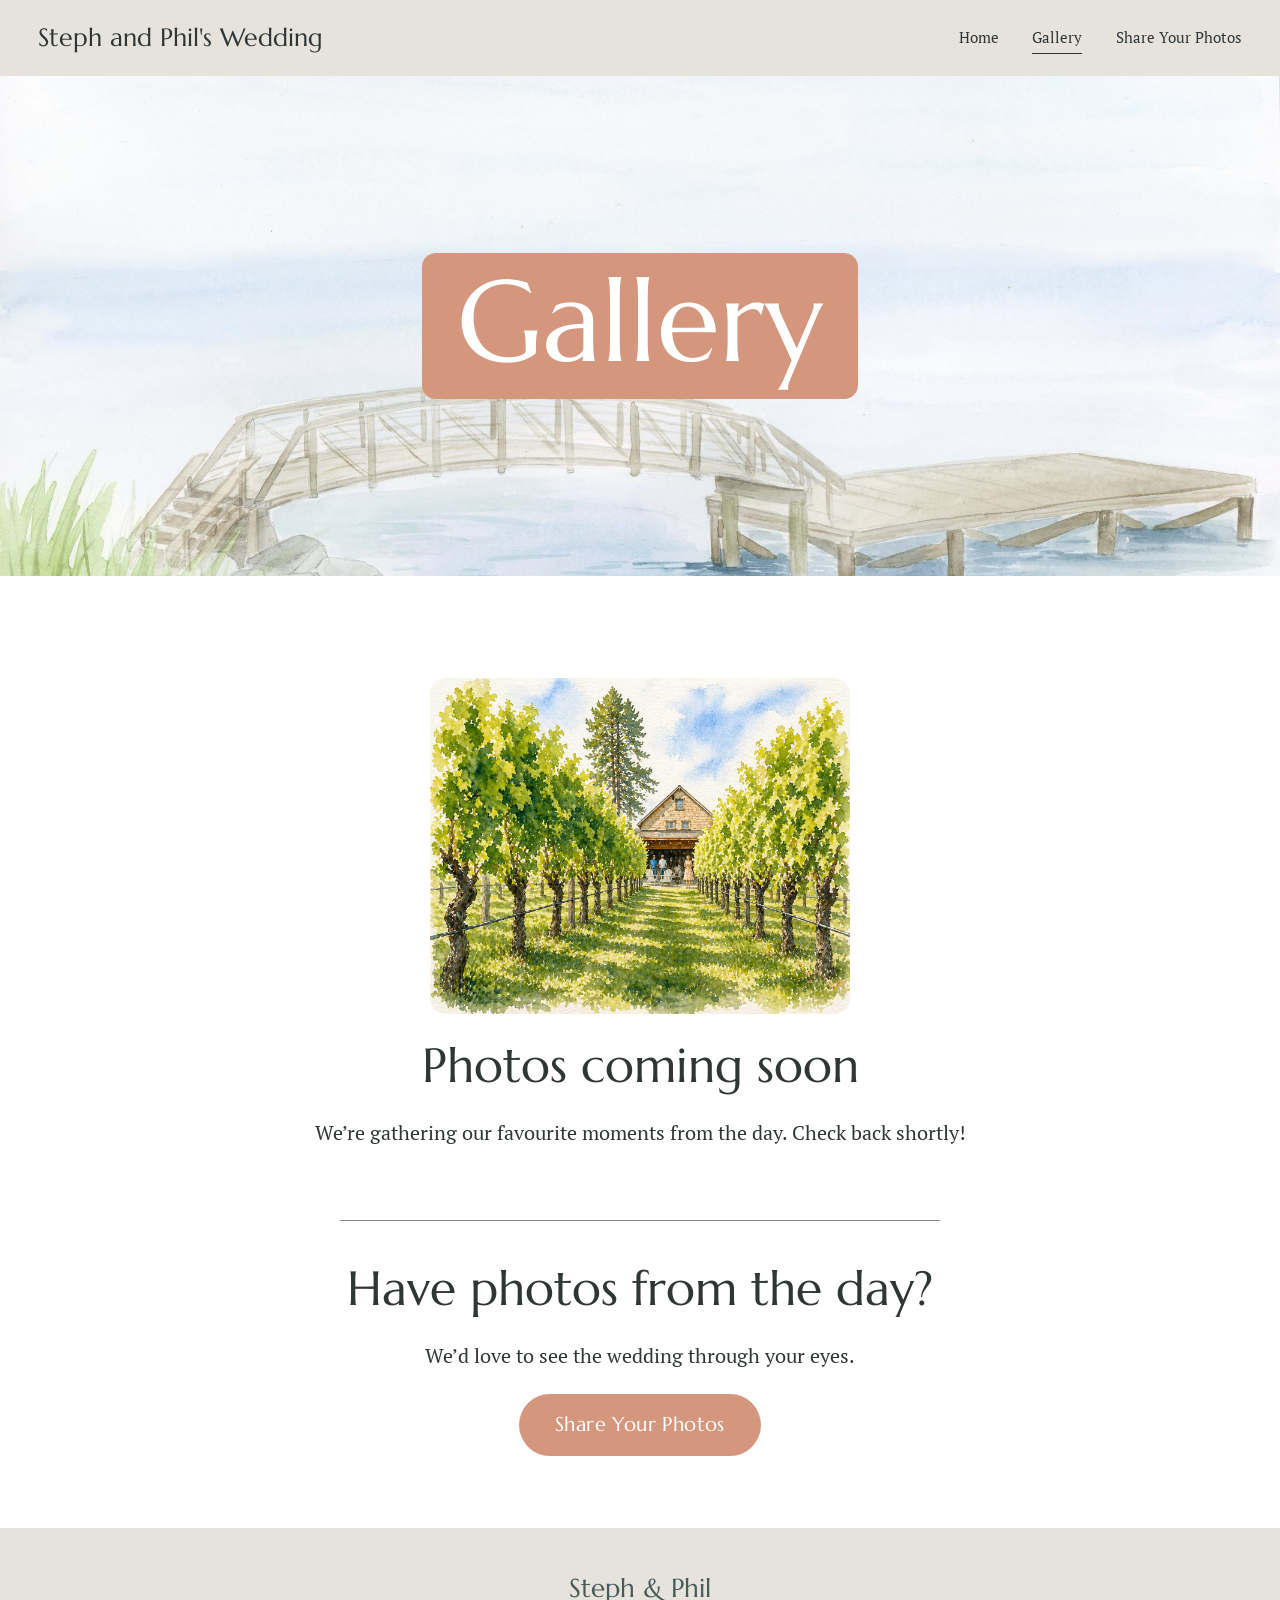
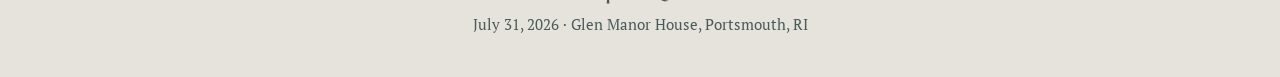
==== gallery/index.html @ ac76dc3f "Build new wedding site: home, gallery and photo sharing pages Replaces the Squarespace snapshot on m" ====
<!doctype html>
<html lang="en">
<head>
  <meta charset="utf-8">
  <meta name="viewport" content="width=device-width, initial-scale=1">
  <title>Gallery — Steph and Phil's Wedding</title>
  <meta name="description" content="Photos from Steph and Phil's wedding at Glen Manor House.">
  <meta property="og:title" content="Gallery — Steph and Phil's Wedding">
  <meta property="og:image" content="https://www.sbpgwedding.com/images/foot-bridge.jpg">
  <link rel="icon" href="../images/favicon.ico">
  <link rel="preconnect" href="https://fonts.googleapis.com">
  <link rel="preconnect" href="https://fonts.gstatic.com" crossorigin>
  <link href="https://fonts.googleapis.com/css2?family=Marcellus&family=PT+Serif:ital,wght@0,400;0,700;1,400&display=swap" rel="stylesheet">
  <link rel="stylesheet" href="../css/style.css">
</head>
<body>
  <header class="site-header">
    <div class="inner">
      <a class="site-title" href="../">Steph and Phil's Wedding</a>
      <button class="menu-toggle" aria-label="Menu" aria-expanded="false">
        <svg width="26" height="18" viewBox="0 0 26 18" fill="none" stroke="currentColor" stroke-width="1.6"><path d="M0 1h26M0 9h26M0 17h26"/></svg>
      </button>
      <nav class="site-nav">
        <a href="../">Home</a>
        <a href="./" aria-current="page">Gallery</a>
        <a href="../share/">Share Your Photos</a>
      </nav>
    </div>
  </header>

  <main>
    <section class="banner">
      <img src="../images/foot-bridge.jpg" alt="">
      <h1>Gallery</h1>
    </section>

    <section class="section">
      <div class="gallery-grid" id="gallery"></div>

      <div class="gallery-empty" id="gallery-empty" hidden>
        <img src="../images/vineyard.jpg" alt="Watercolour of a vineyard">
        <h2>Photos coming soon</h2>
        <p class="lede">We&rsquo;re gathering our favourite moments from the day. Check back shortly!</p>
      </div>

      <hr class="rule">
      <div style="text-align:center">
        <h2>Have photos from the day?</h2>
        <p class="lede">We&rsquo;d love to see the wedding through your eyes.</p>
        <a class="button" href="../share/">Share Your Photos</a>
      </div>
    </section>
  </main>

  <div class="lightbox" id="lightbox" role="dialog" aria-modal="true" aria-label="Photo viewer">
    <img alt="">
    <button class="lb-close" aria-label="Close">&times;</button>
    <button class="lb-prev" aria-label="Previous photo">&#8249;</button>
    <button class="lb-next" aria-label="Next photo">&#8250;</button>
    <div class="lb-count"></div>
  </div>

  <footer class="site-footer">
    <p class="names">Steph &amp; Phil</p>
    <p>July 31, 2026 &middot; Glen Manor House, Portsmouth, RI</p>
  </footer>

  <script src="../js/site.js"></script>
  <script src="photos.js"></script>
  <script src="../js/gallery.js"></script>
</body>
</html>
---- css/style.css ----
/* Steph & Phil's Wedding — shared styles.
   Colours and fonts match the original Squarespace theme. */

:root {
  --ink: #303636;          /* text (theme "black") */
  --ink-soft: #495a58;     /* theme "dark accent" */
  --accent: #d4967d;       /* terracotta accent */
  --accent-deep: #b8775e;  /* hover / pressed */
  --linen: #e5e3dc;        /* header / footer background */
  --paper: #ffffff;        /* page background */
  --heading: "Marcellus", Georgia, serif;
  --body: "PT Serif", Georgia, serif;
  --gutter: clamp(16px, 3vw, 42px);
  --max: 1280px;
}

*, *::before, *::after { box-sizing: border-box; }

html { -webkit-text-size-adjust: 100%; }

body {
  margin: 0;
  background: var(--paper);
  color: var(--ink);
  font-family: var(--body);
  font-size: 1.125rem;
  line-height: 1.6;
  display: flex;
  flex-direction: column;
  min-height: 100vh;
}

main { flex: 1; }

img { max-width: 100%; display: block; }

a { color: var(--accent); text-underline-offset: 3px; }
a:hover { color: var(--accent-deep); }

h1, h2, h3 {
  font-family: var(--heading);
  font-weight: 400;
  line-height: 1.15;
  margin: 0 0 0.5em;
}

/* ---------- Header ---------- */

.site-header {
  background: var(--linen);
  position: sticky;
  top: 0;
  z-index: 20;
}

.site-header .inner {
  max-width: var(--max);
  margin: 0 auto;
  padding: 18px var(--gutter);
  display: flex;
  align-items: center;
  justify-content: space-between;
  gap: 16px;
}

.site-title {
  font-family: var(--heading);
  font-size: clamp(1.15rem, 2.2vw, 1.55rem);
  color: var(--ink);
  text-decoration: none;
  white-space: nowrap;
}
.site-title:hover { color: var(--ink); }

.site-nav { display: flex; gap: clamp(16px, 2.6vw, 34px); }

.site-nav a {
  color: var(--ink);
  text-decoration: none;
  font-size: 0.95rem;
  padding: 4px 0;
  border-bottom: 1px solid transparent;
}
.site-nav a:hover,
.site-nav a[aria-current="page"] { border-bottom-color: var(--ink); color: var(--ink); }

.menu-toggle {
  display: none;
  background: none;
  border: 0;
  padding: 8px;
  margin: -8px;
  cursor: pointer;
  color: var(--ink);
}
.menu-toggle svg { display: block; }

@media (max-width: 760px) {
  .menu-toggle { display: block; }
  .site-nav {
    display: none;
    position: absolute;
    left: 0; right: 0; top: 100%;
    background: var(--linen);
    flex-direction: column;
    gap: 0;
    padding: 4px var(--gutter) 18px;
    box-shadow: 0 10px 20px rgba(0,0,0,0.06);
  }
  .site-nav.open { display: flex; }
  .site-nav a { padding: 12px 0; font-size: 1.1rem; border-bottom: 0; }
  .site-nav a[aria-current="page"] { text-decoration: underline; }
}

/* ---------- Home hero ---------- */

.hero {
  position: relative;
  min-height: calc(100vh - 70px);
  min-height: calc(100svh - 70px);
  display: flex;
  align-items: flex-start;
  overflow: hidden;
}

.hero > img {
  position: absolute;
  inset: 0;
  width: 100%;
  height: 100%;
  object-fit: cover;
  object-position: center 62%;
}

.hero::after {
  /* soft wash so the text stays readable over the sky */
  content: "";
  position: absolute;
  inset: 0;
  background: linear-gradient(to bottom, rgba(255,255,255,0.55) 0%, rgba(255,255,255,0.25) 40%, rgba(255,255,255,0) 60%);
}

.hero .copy {
  position: relative;
  z-index: 1;
  max-width: var(--max);
  width: 100%;
  margin: 0 auto;
  padding: clamp(40px, 9vh, 90px) var(--gutter) 60px;
}

.hero h1 { font-size: clamp(2.6rem, 6vw, 4.6rem); margin-bottom: 0.35em; }

.hero p {
  max-width: 50ch;
  font-size: clamp(1.1rem, 1.8vw, 1.45rem);
  margin: 0 0 1.4em;
}

.hero .cta {
  font-family: var(--heading);
  font-size: clamp(1.8rem, 4.2vw, 3.6rem);
  line-height: 1.15;
  margin: 0;
}

.hero .cta a {
  text-decoration: underline;
  text-decoration-thickness: 0.09em;
  text-underline-offset: 0.12em;
}

/* ---------- Page banner (Gallery / Share) ---------- */

.banner {
  position: relative;
  height: clamp(260px, 42vw, 500px);
  display: grid;
  place-items: center;
  overflow: hidden;
}

.banner > img {
  position: absolute;
  inset: 0;
  width: 100%;
  height: 100%;
  object-fit: cover;
  object-position: center 55%;
}

.banner h1 {
  position: relative;
  z-index: 1;
  margin: 0 var(--gutter);
  padding: 0.05em 0.3em 0.12em;
  background: var(--accent);
  color: #fff;
  border-radius: 14px;
  font-size: clamp(2.8rem, 9vw, 8rem);
  line-height: 1.1;
  text-align: center;
}

/* ---------- Content sections ---------- */

.section {
  max-width: var(--max);
  margin: 0 auto;
  padding: clamp(36px, 6vw, 72px) var(--gutter);
}

.section.narrow { max-width: 820px; text-align: center; }

.section h2 { font-size: clamp(1.9rem, 4vw, 3rem); }

.lede { font-size: clamp(1.1rem, 1.6vw, 1.3rem); }

.button {
  display: inline-block;
  font-family: var(--heading);
  font-size: 1.25rem;
  letter-spacing: 0.02em;
  background: var(--accent);
  color: #fff;
  text-decoration: none;
  padding: 0.75em 1.8em;
  border-radius: 999px;
  border: 0;
  cursor: pointer;
  transition: background-color 0.15s ease, transform 0.15s ease;
}
.button:hover { background: var(--accent-deep); color: #fff; }
.button:active { transform: translateY(1px); }
.button.outline { background: transparent; color: var(--accent); box-shadow: inset 0 0 0 2px var(--accent); }
.button.outline:hover { background: var(--accent); color: #fff; }
.button[aria-disabled="true"] { background: #c9c4b8; cursor: default; pointer-events: none; }

.rule { border: 0; border-top: 1px solid var(--ink); max-width: 600px; margin: 2.5rem auto; opacity: 0.6; }

/* ---------- Gallery ---------- */

.gallery-grid {
  columns: 3 280px;
  column-gap: 14px;
}

.gallery-grid button {
  display: block;
  width: 100%;
  margin: 0 0 14px;
  padding: 0;
  border: 0;
  background: var(--linen);
  border-radius: 10px;
  overflow: hidden;
  cursor: zoom-in;
  break-inside: avoid;
}

@media (max-width: 600px) {
  .gallery-grid { columns: 2; column-gap: 8px; }
  .gallery-grid button { margin-bottom: 8px; border-radius: 6px; }
}

.gallery-grid img {
  width: 100%;
  height: auto;
  transition: transform 0.4s ease, opacity 0.4s ease;
}
.gallery-grid button:hover img { transform: scale(1.03); }
.gallery-grid button:focus-visible { outline: 3px solid var(--accent); outline-offset: 3px; }

.gallery-empty {
  text-align: center;
  padding: 30px 0 10px;
}
.gallery-empty img { width: min(420px, 80%); margin: 0 auto 24px; border-radius: 16px; }

/* Lightbox */
.lightbox {
  position: fixed;
  inset: 0;
  z-index: 50;
  background: rgba(30, 34, 34, 0.94);
  display: none;
  align-items: center;
  justify-content: center;
}
.lightbox.open { display: flex; }
.lightbox img {
  max-width: 92vw;
  max-height: 86vh;
  object-fit: contain;
  border-radius: 6px;
  box-shadow: 0 10px 40px rgba(0,0,0,0.4);
}
.lightbox button {
  position: absolute;
  background: rgba(255,255,255,0.12);
  color: #fff;
  border: 0;
  width: 52px;
  height: 52px;
  border-radius: 50%;
  font-size: 1.6rem;
  line-height: 1;
  cursor: pointer;
  display: grid;
  place-items: center;
}
.lightbox button:hover { background: rgba(255,255,255,0.25); }
.lightbox .lb-close { top: 16px; right: 16px; }
.lightbox .lb-prev { left: 16px; top: 50%; transform: translateY(-50%); }
.lightbox .lb-next { right: 16px; top: 50%; transform: translateY(-50%); }
.lightbox .lb-count {
  position: absolute;
  bottom: 16px;
  left: 0; right: 0;
  text-align: center;
  color: rgba(255,255,255,0.8);
  font-size: 0.95rem;
}
@media (max-width: 600px) {
  .lightbox .lb-prev, .lightbox .lb-next { top: auto; bottom: 8px; transform: none; }
}

/* ---------- Share page ---------- */

.steps {
  list-style: none;
  padding: 0;
  margin: 2.2rem auto 2.6rem;
  display: grid;
  grid-template-columns: repeat(auto-fit, minmax(200px, 1fr));
  gap: 18px;
  text-align: center;
}
.steps li {
  background: var(--linen);
  border-radius: 14px;
  padding: 22px 18px;
}
.steps .num {
  display: inline-grid;
  place-items: center;
  width: 2.2em;
  height: 2.2em;
  border-radius: 50%;
  background: var(--accent);
  color: #fff;
  font-family: var(--heading);
  font-size: 1.2rem;
  margin-bottom: 10px;
}
.steps h3 { font-size: 1.3rem; margin-bottom: 0.3em; }
.steps p { margin: 0; font-size: 1rem; }

.note { font-size: 0.95rem; color: var(--ink-soft); margin-top: 1.4rem; }

/* ---------- Footer ---------- */

.site-footer {
  background: var(--linen);
  text-align: center;
  padding: 40px var(--gutter);
}
.site-footer .names { font-family: var(--heading); font-size: 1.6rem; margin: 0 0 4px; }
.site-footer p { margin: 0; font-size: 0.95rem; color: var(--ink-soft); }
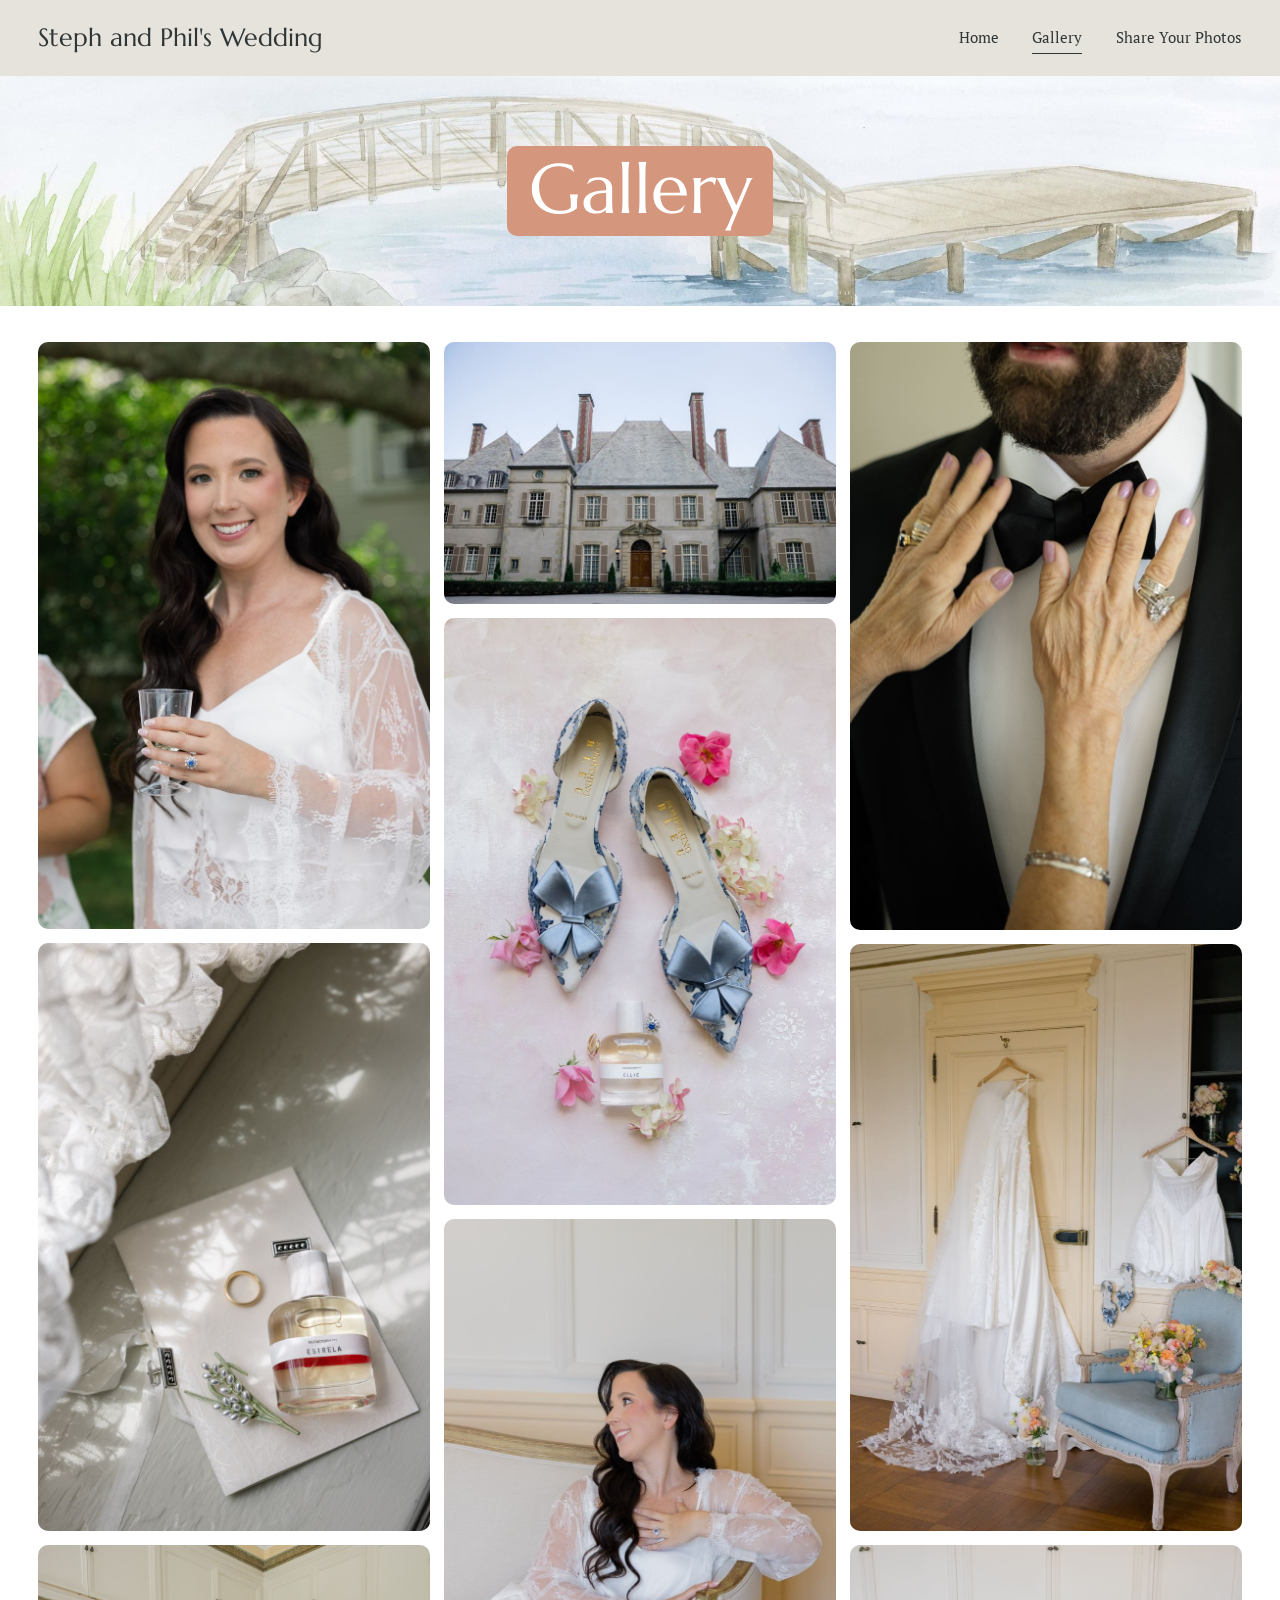
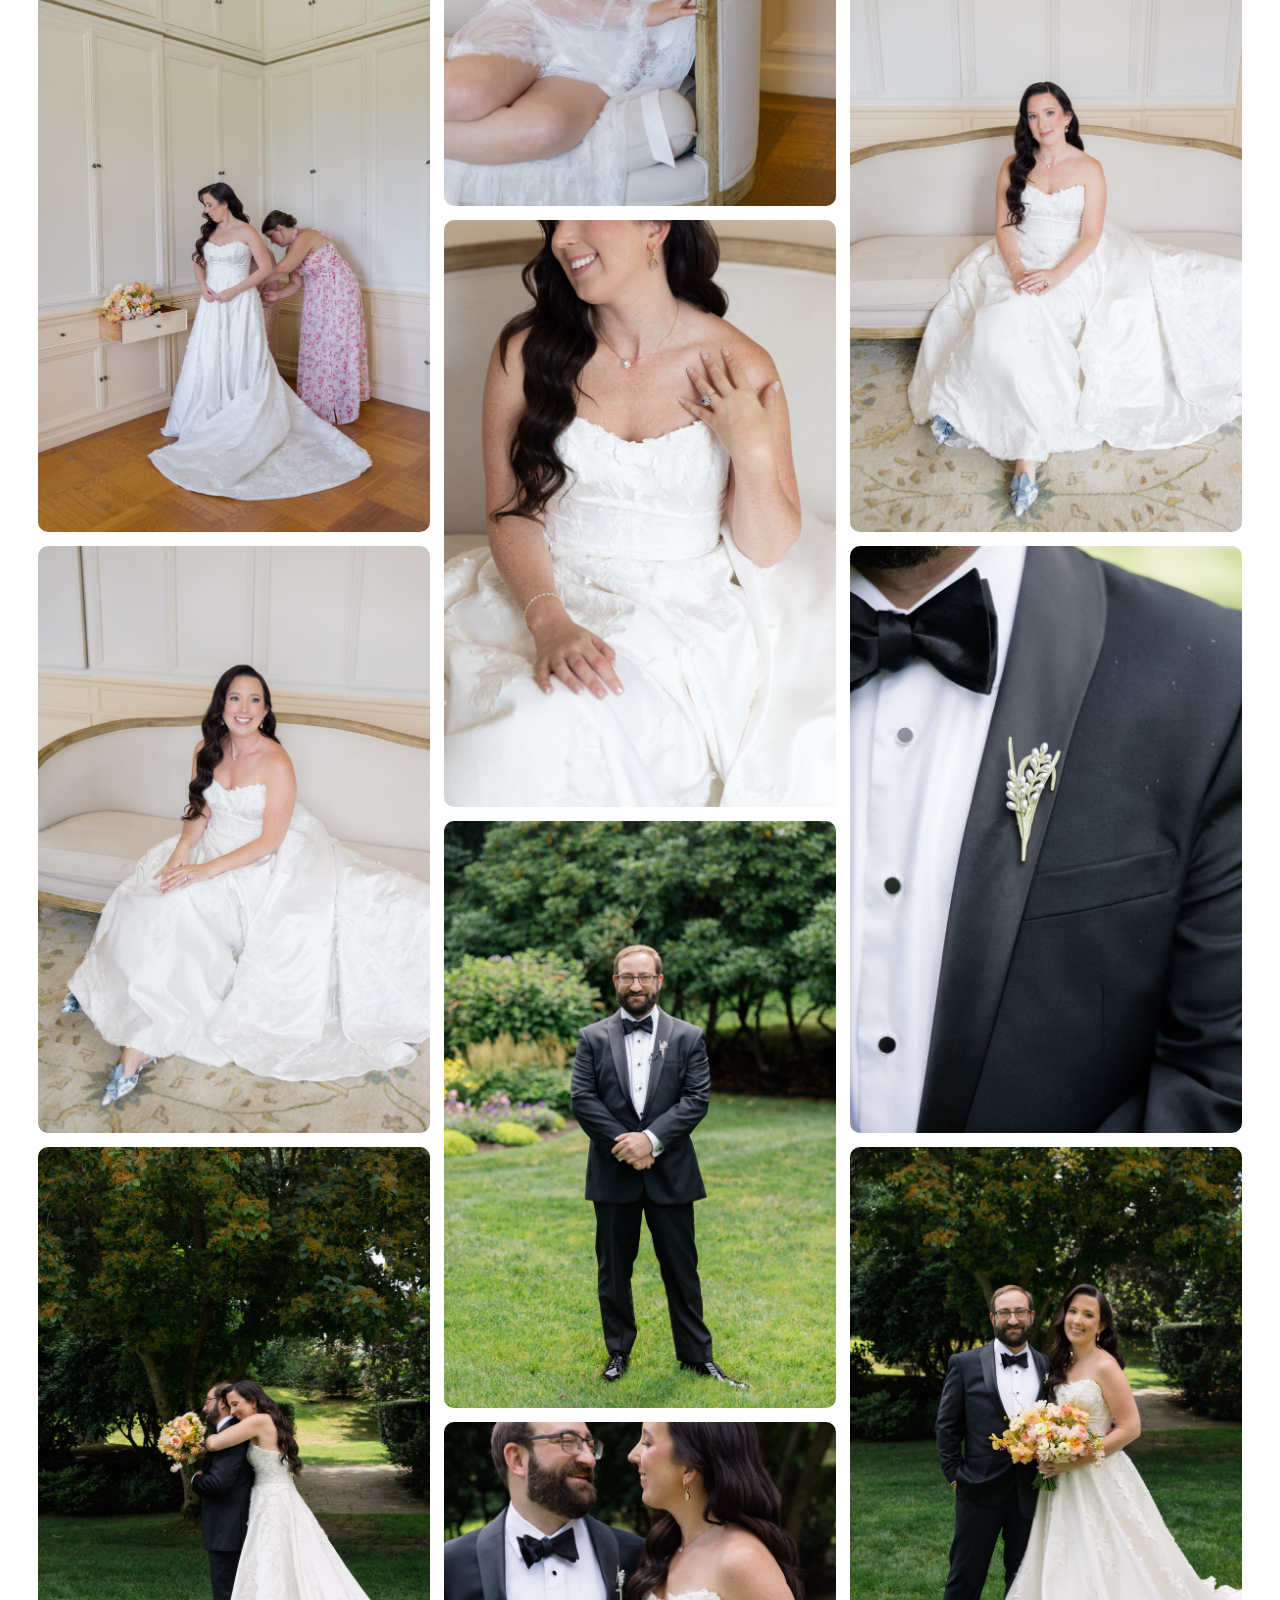
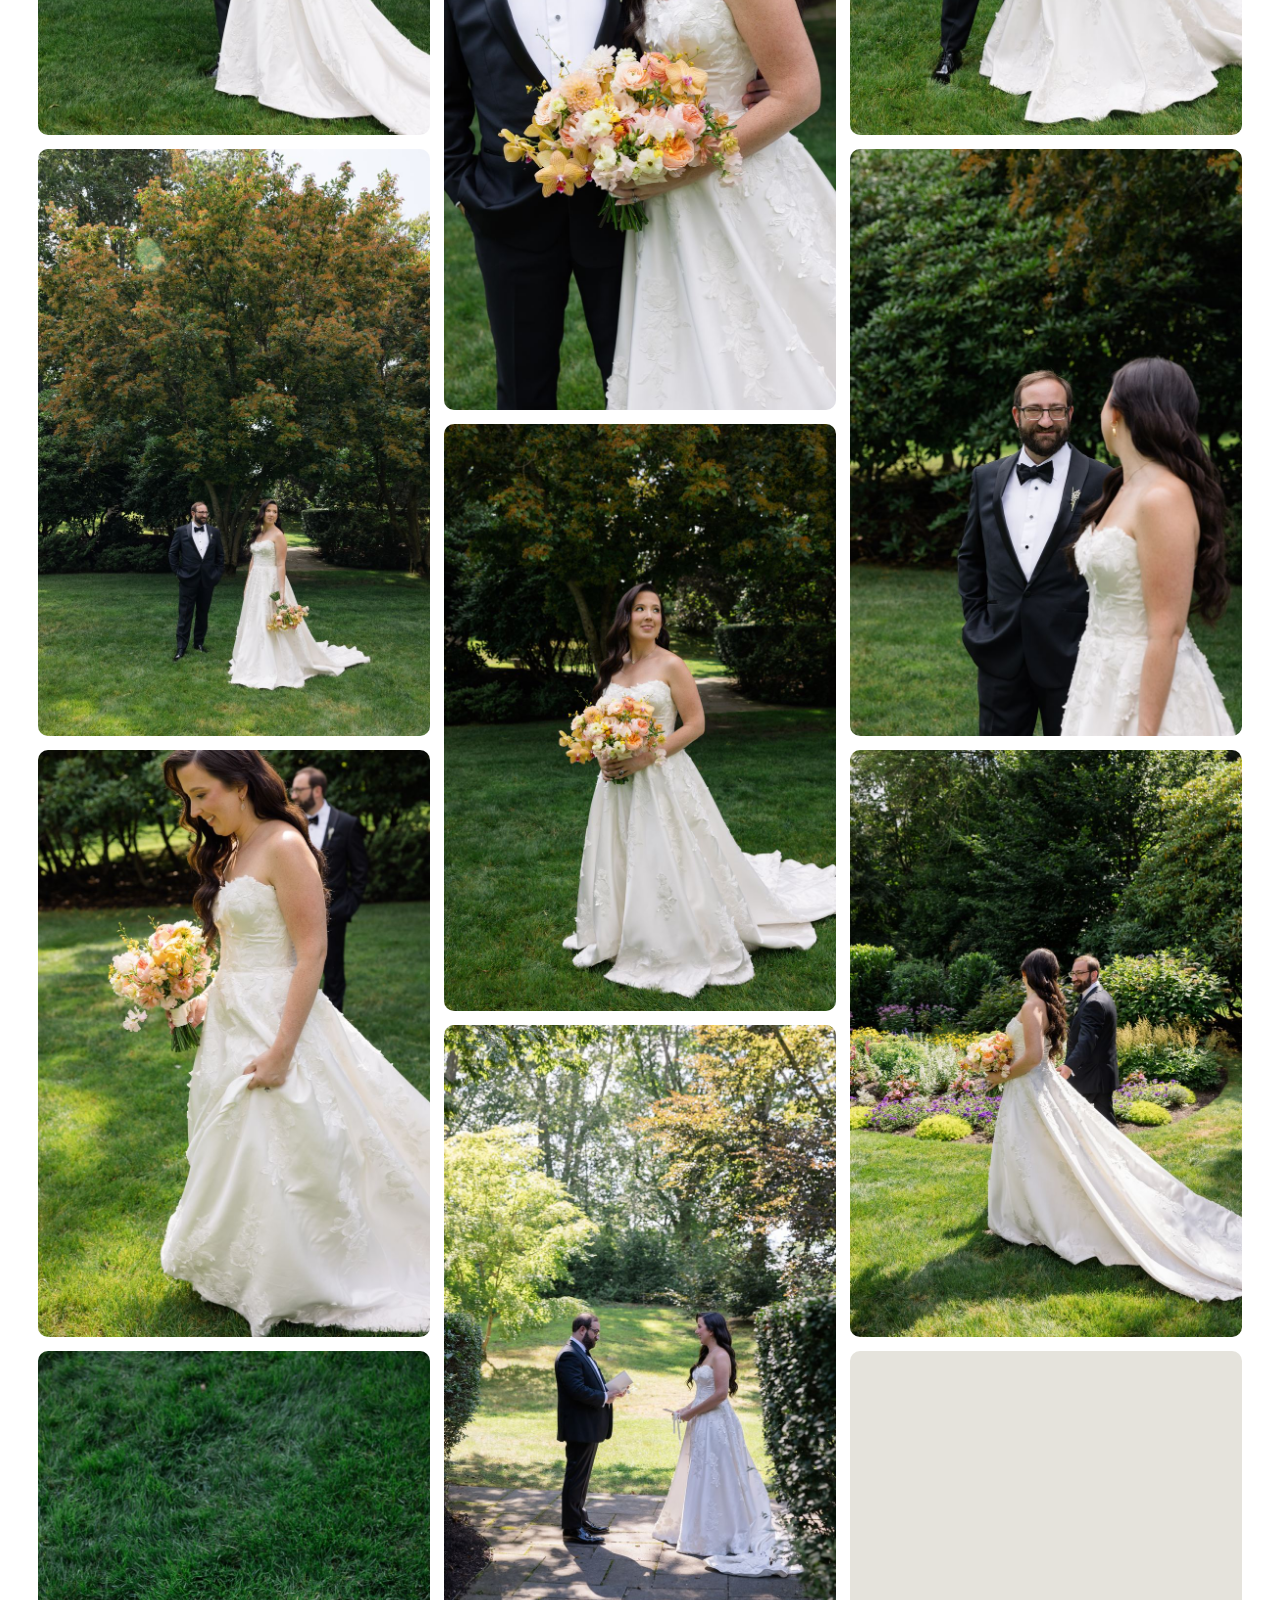
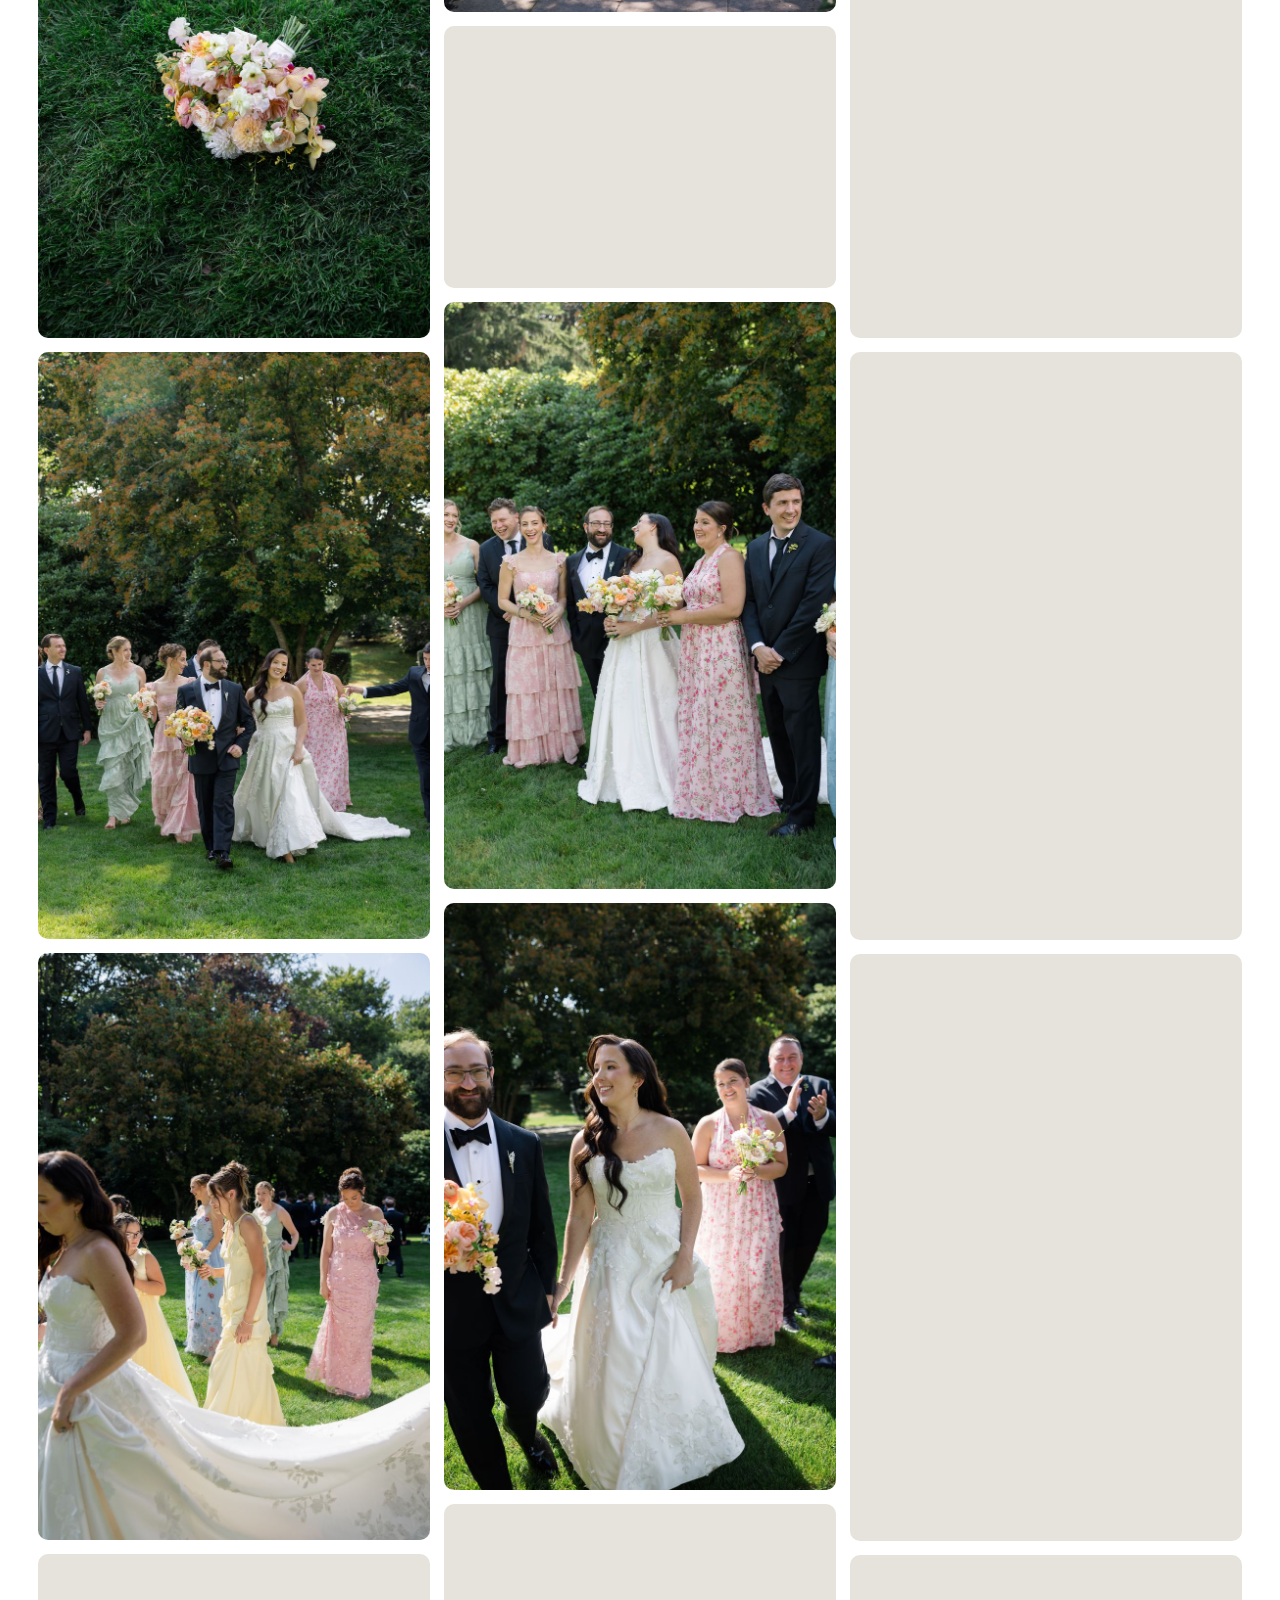
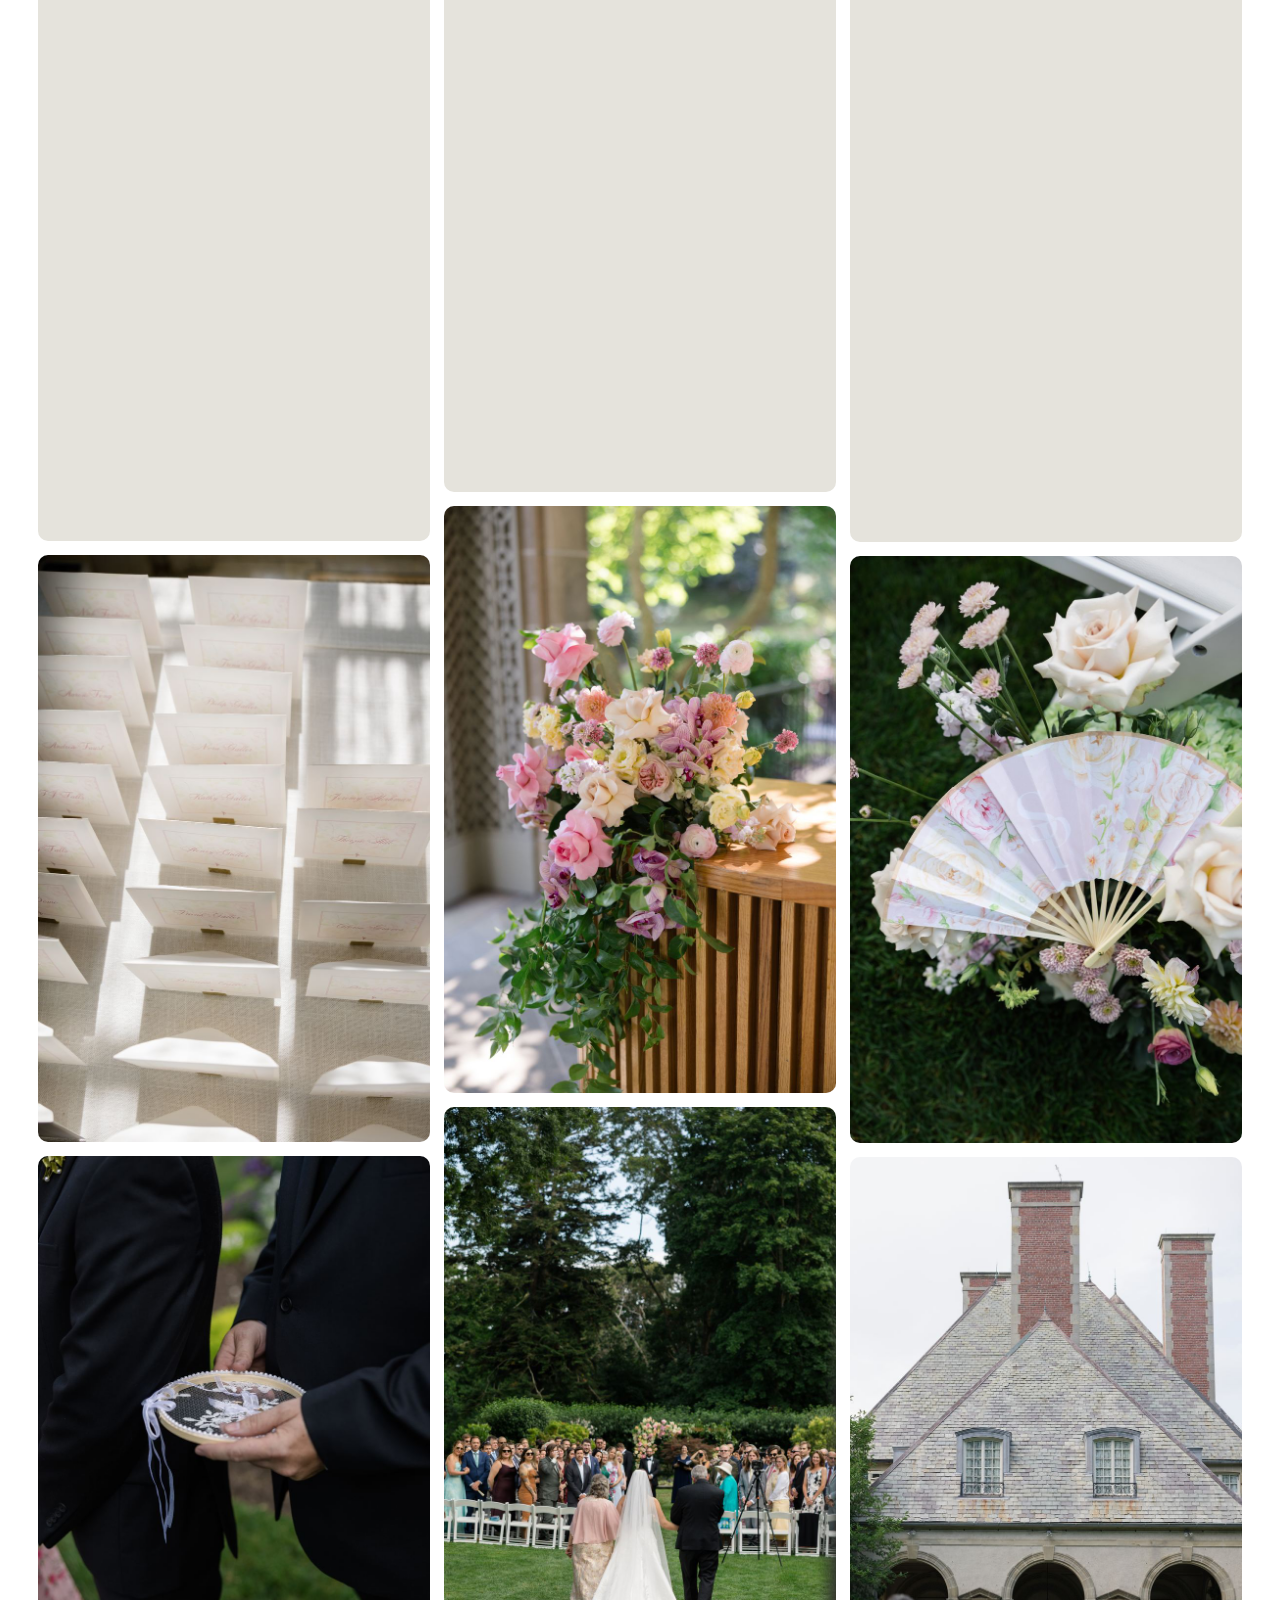
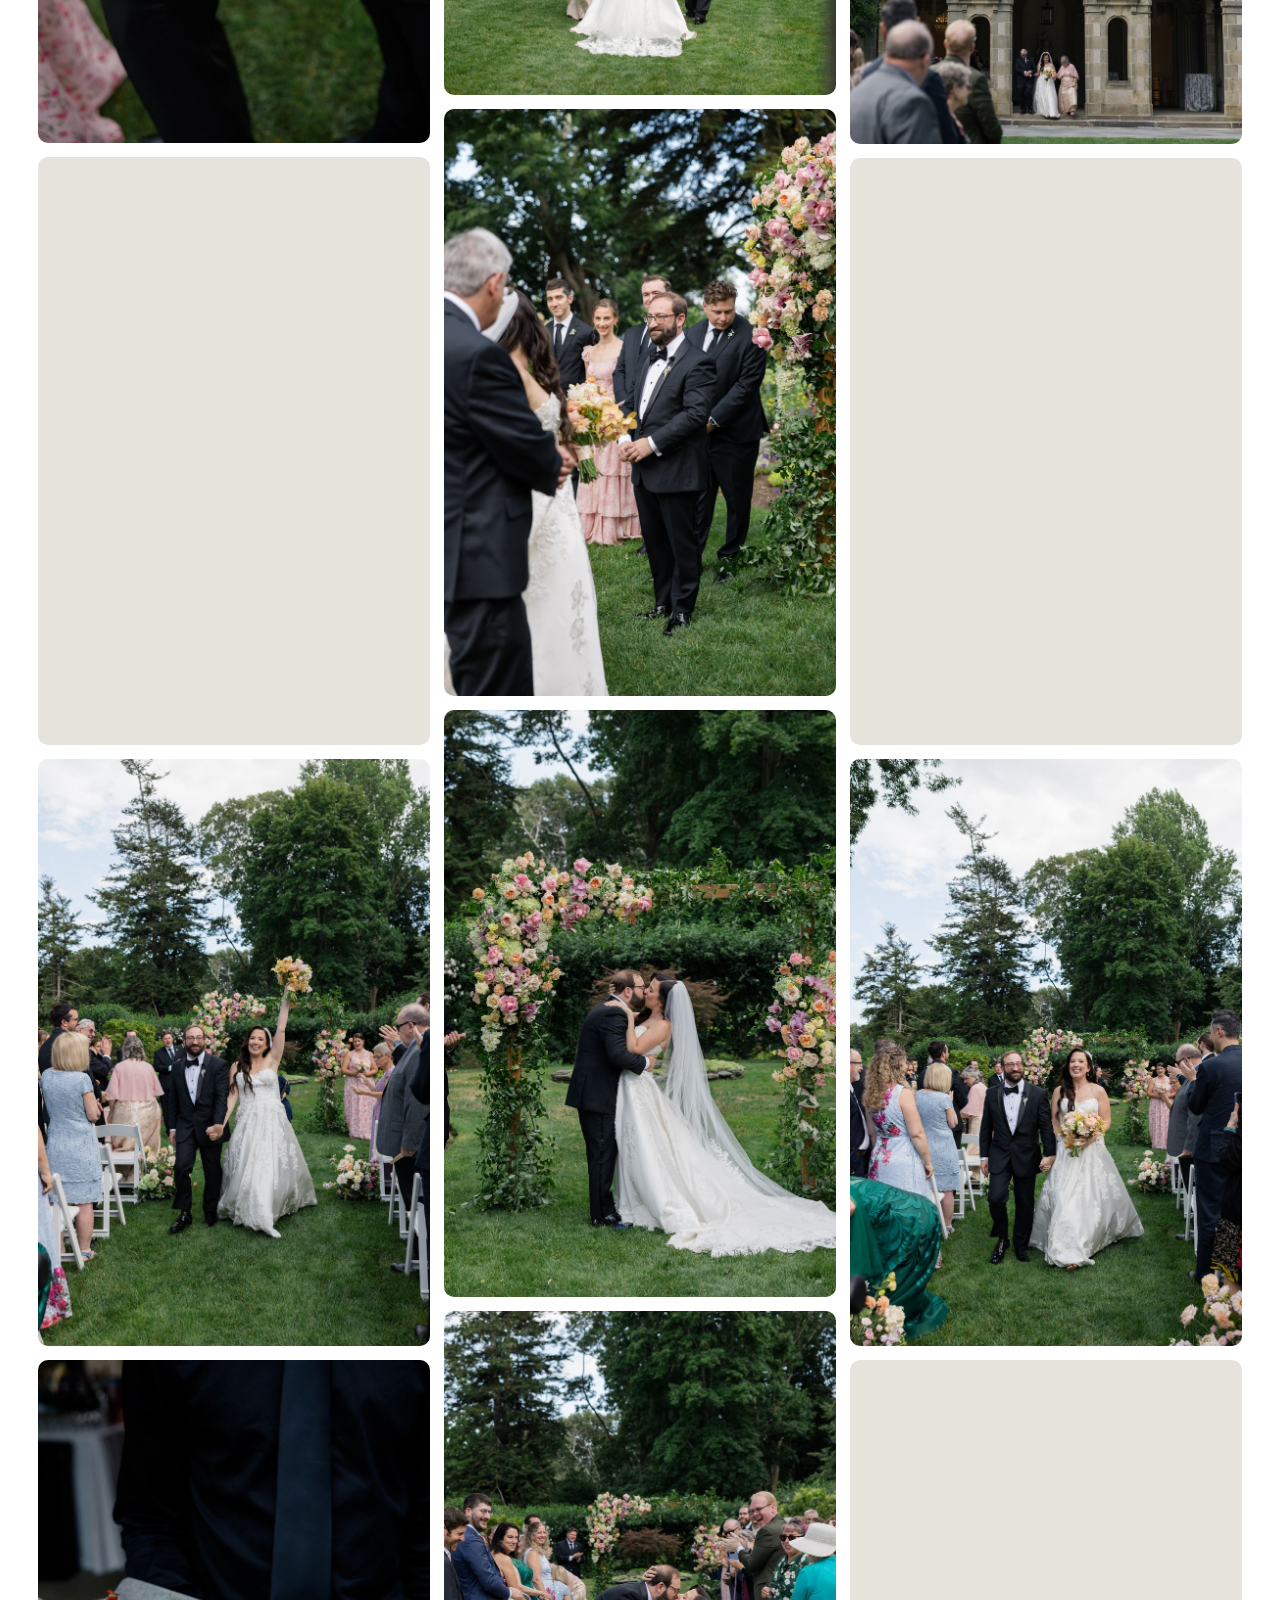
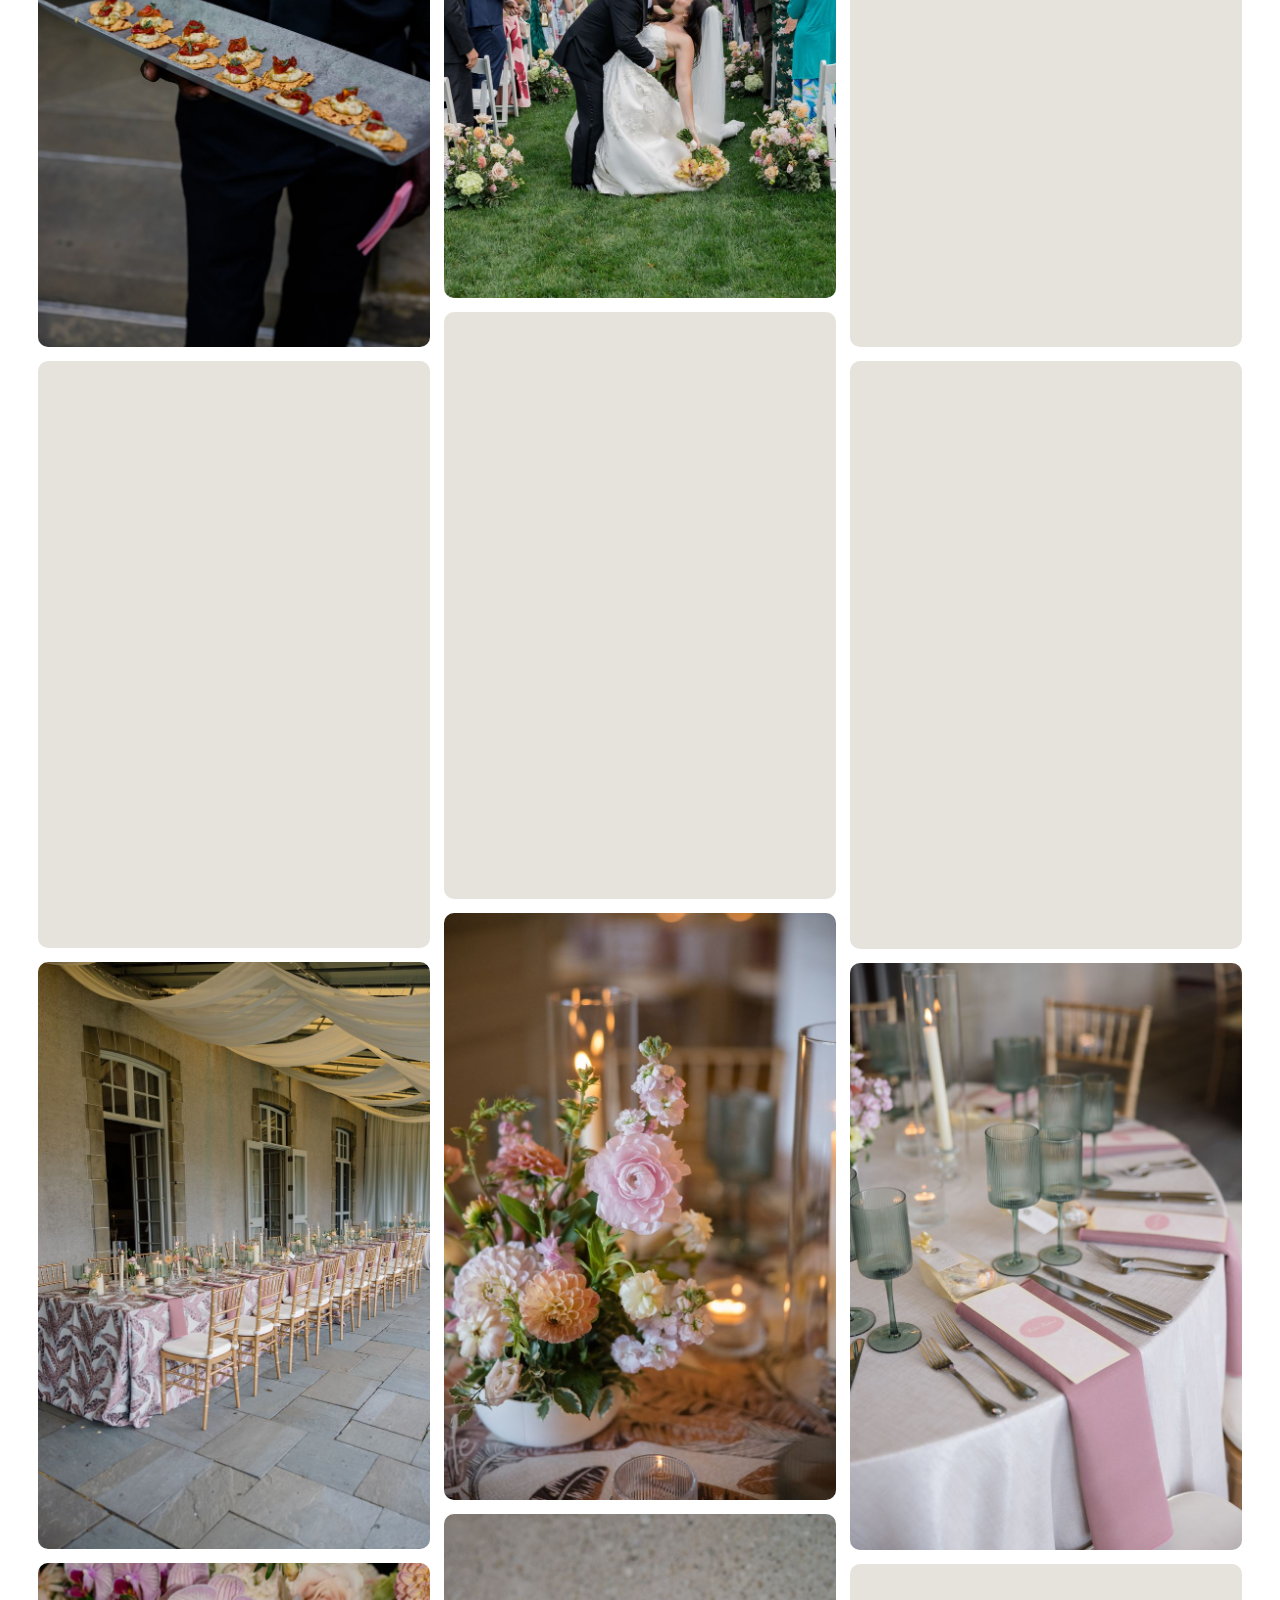
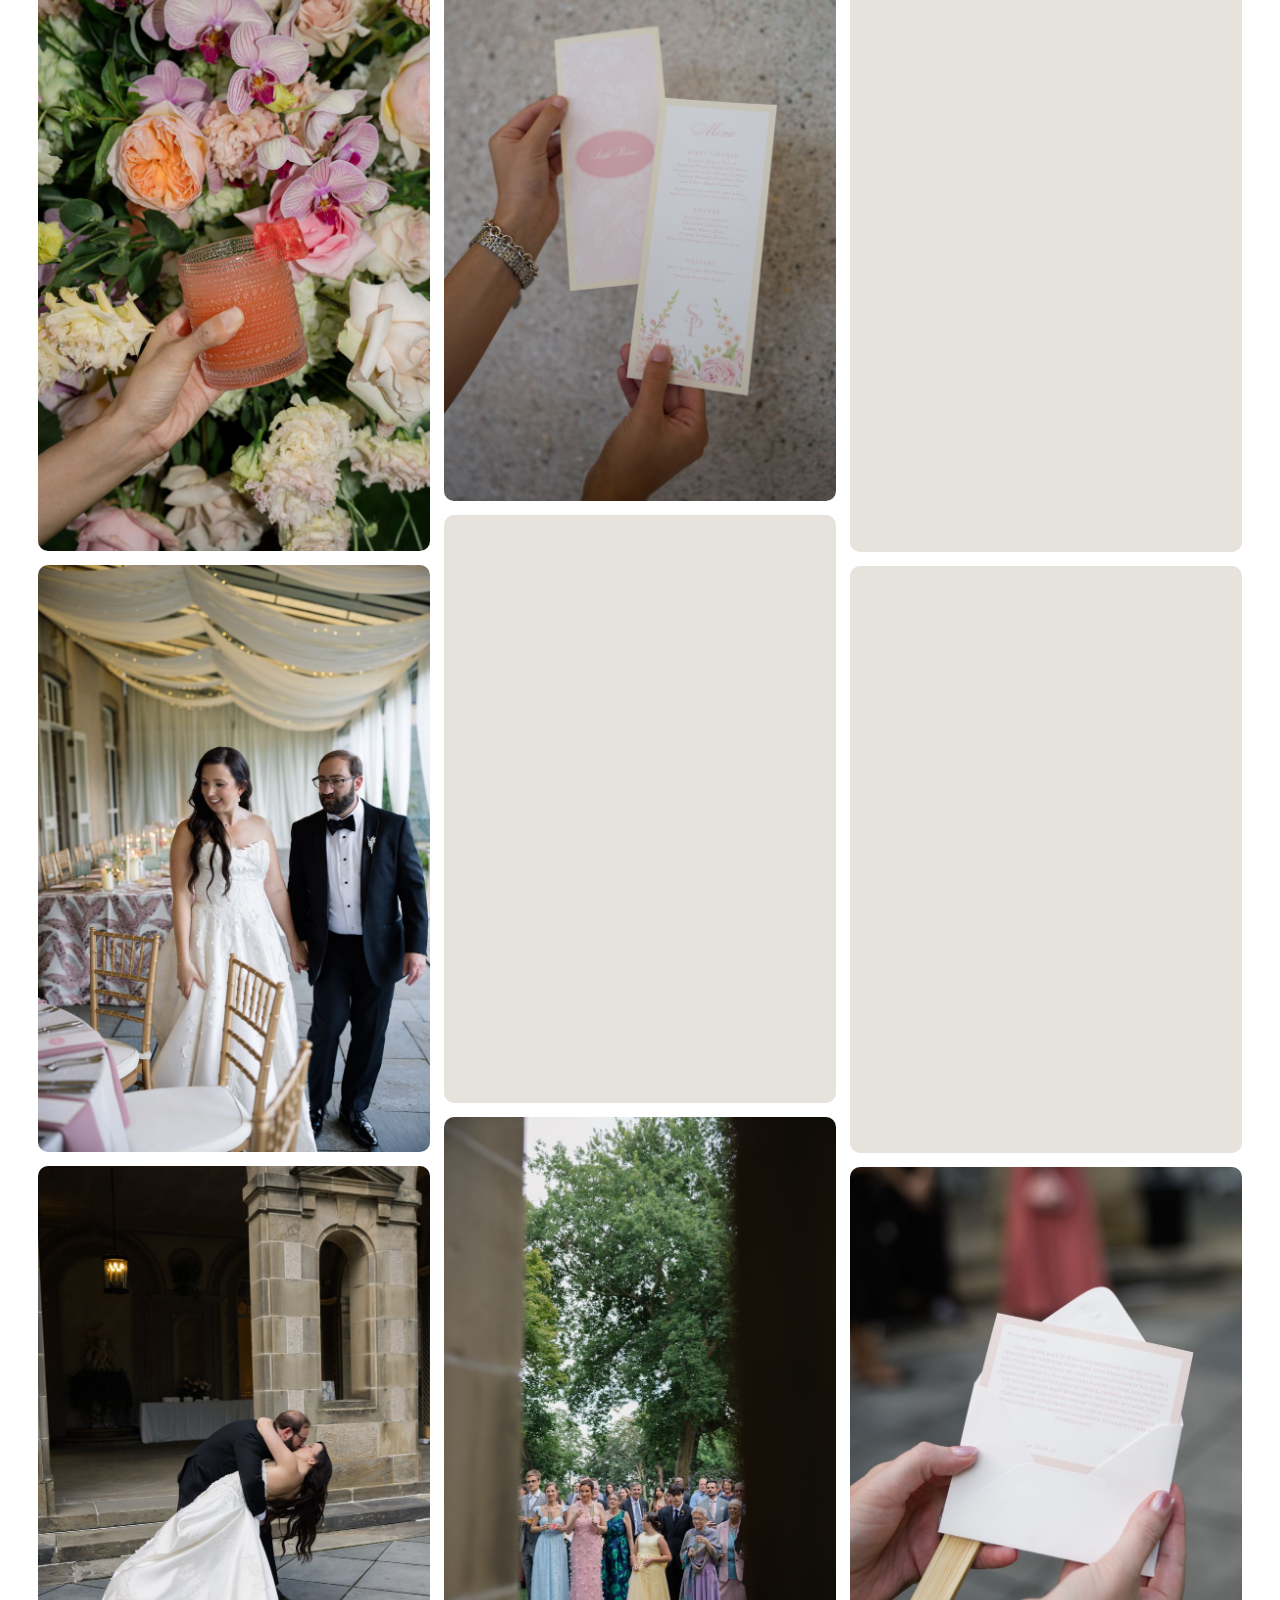
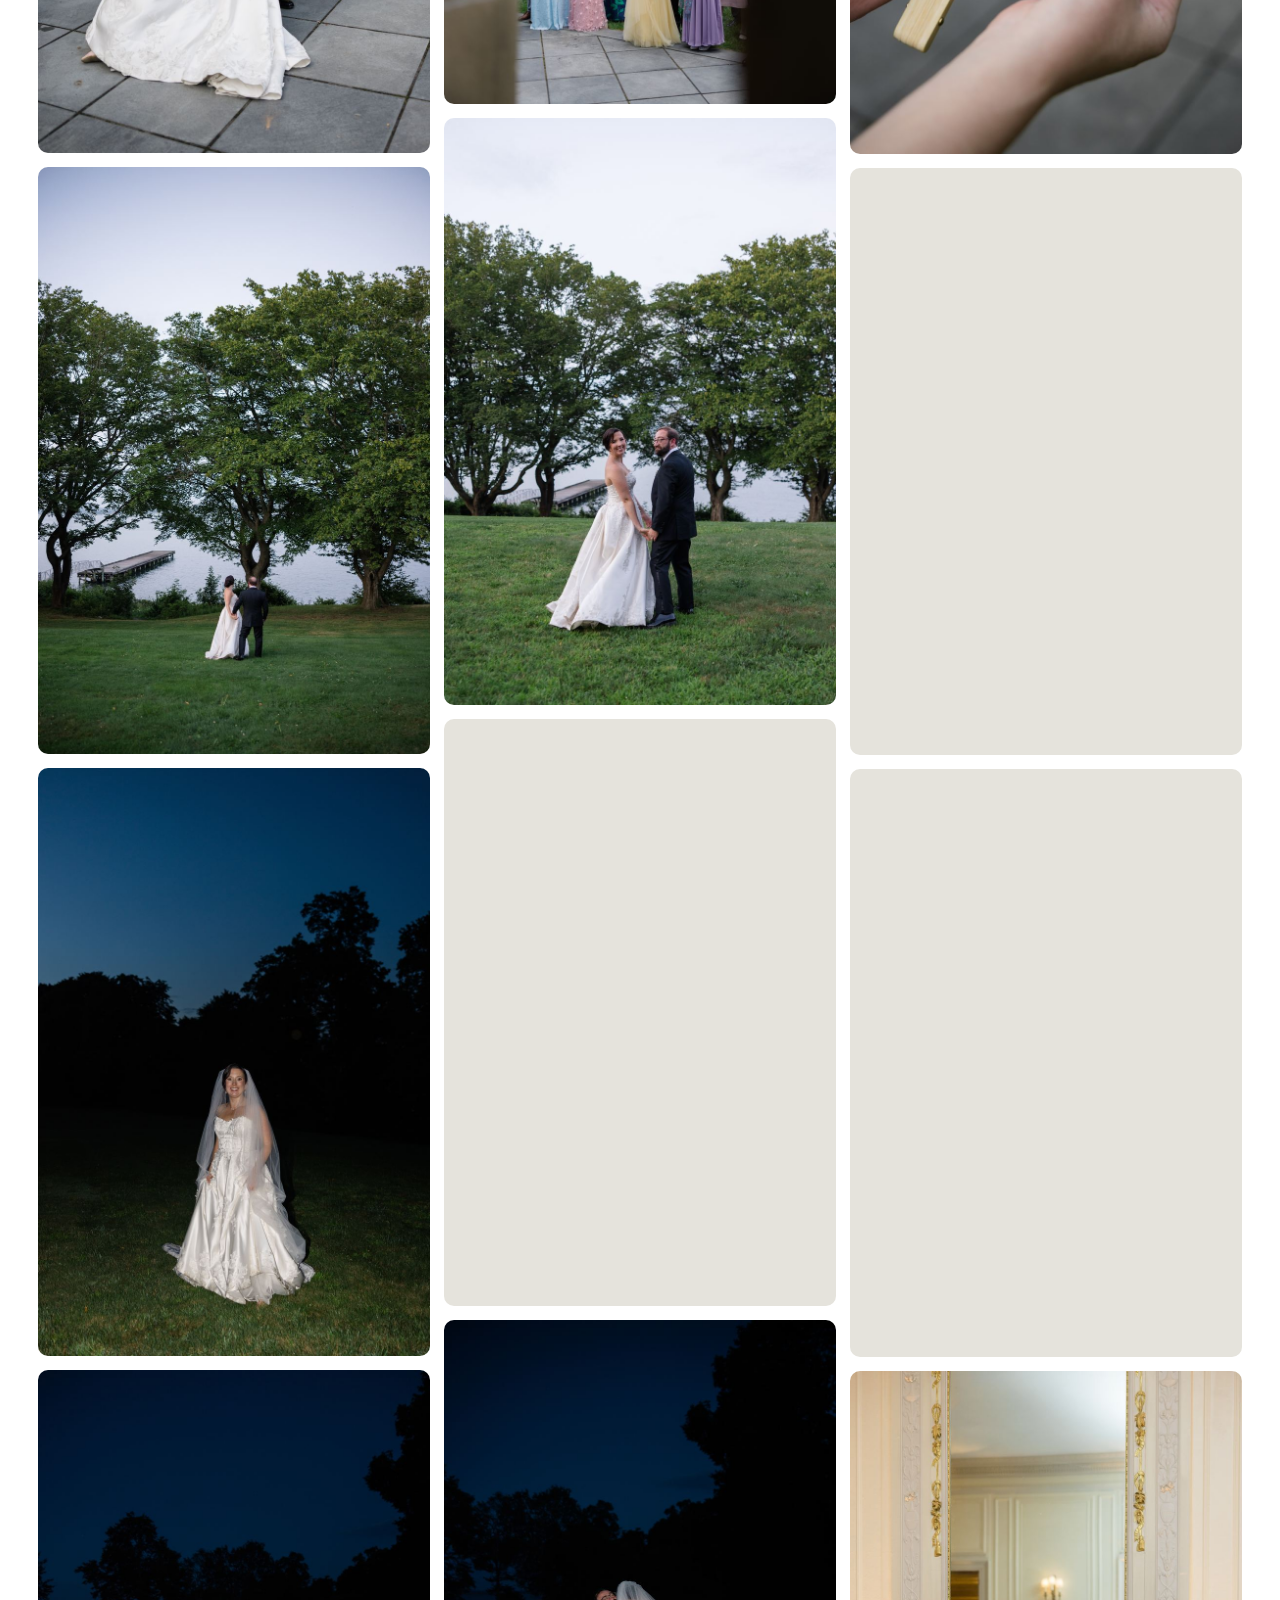
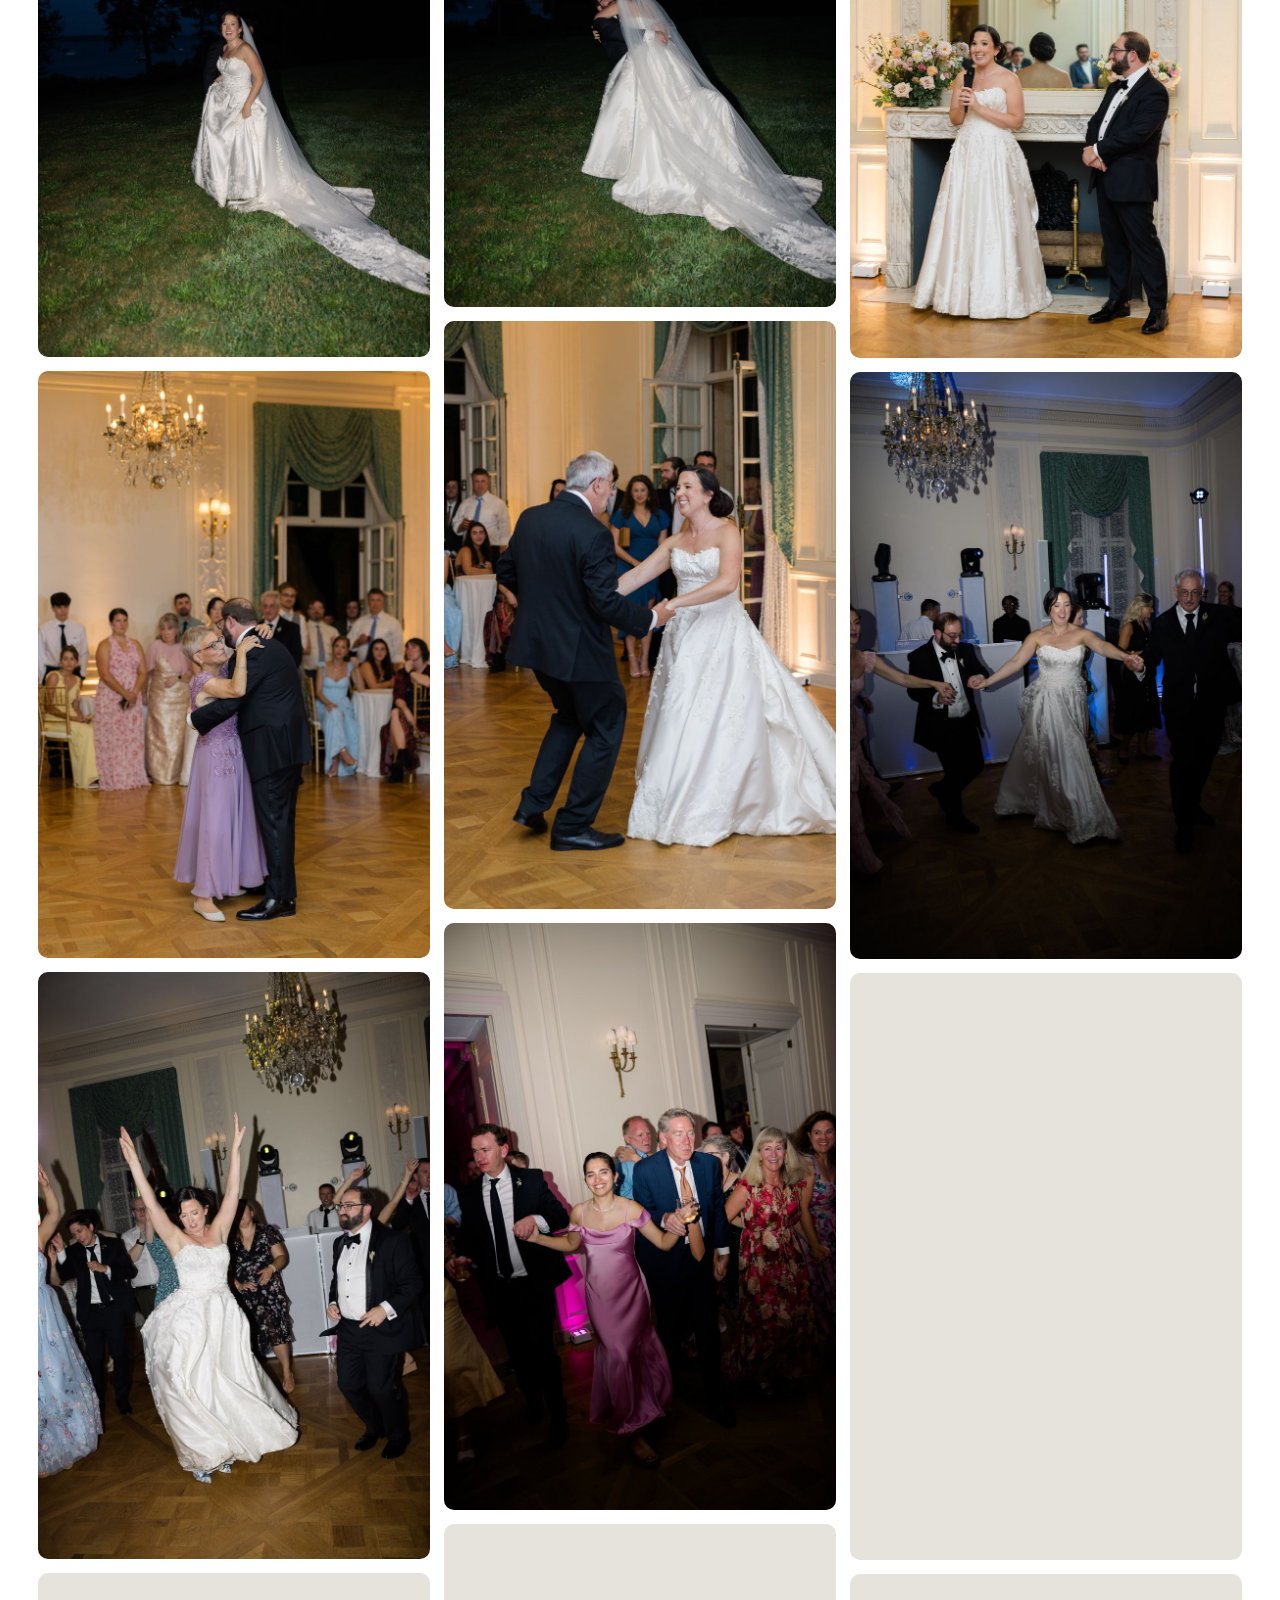
==== commit 1585c4f6: "Add first 87 gallery photos, compact gallery header, row-order masonry Co-Authored-By: Claude Opus 5" ====
--- a/gallery/index.html
+++ b/gallery/index.html
@@ -29,7 +29,7 @@
   </header>
 
   <main>
-    <section class="banner">
+    <section class="banner compact">
       <img src="../images/foot-bridge.jpg" alt="">
       <h1>Gallery</h1>
     </section>
--- a/css/style.css
+++ b/css/style.css
@@ -129,16 +129,22 @@
   width: 100%;
   height: 100%;
   object-fit: cover;
-  object-position: center 62%;
+  object-position: center 60%;
 }
 
 .hero::after {
-  /* soft wash so the text stays readable over the sky */
+  /* soft shade so white text stays readable over the photo */
   content: "";
   position: absolute;
   inset: 0;
-  background: linear-gradient(to bottom, rgba(255,255,255,0.55) 0%, rgba(255,255,255,0.25) 40%, rgba(255,255,255,0) 60%);
-}
+  background:
+    linear-gradient(to bottom, rgba(20,26,24,0.62) 0%, rgba(20,26,24,0.38) 45%, rgba(20,26,24,0.08) 75%, rgba(20,26,24,0) 100%);
+}
+
+.hero .copy { color: #fff; text-shadow: 0 1px 14px rgba(0,0,0,0.35); }
+
+.hero .cta a { color: #fff; }
+.hero .cta a:hover { color: #f6dccf; }
 
 .hero .copy {
   position: relative;
@@ -168,6 +174,7 @@
   text-decoration: underline;
   text-decoration-thickness: 0.09em;
   text-underline-offset: 0.12em;
+  text-decoration-color: var(--accent);
 }
 
 /* ---------- Page banner (Gallery / Share) ---------- */
@@ -202,6 +209,11 @@
   text-align: center;
 }
 
+.banner.compact { height: clamp(150px, 18vw, 240px); }
+.banner.compact > img { object-position: center 78%; }
+.banner.compact h1 { font-size: clamp(2.2rem, 5.5vw, 4.4rem); border-radius: 10px; }
+.banner.compact + .section { padding-top: clamp(20px, 3vw, 36px); }
+
 /* ---------- Content sections ---------- */
 
 .section {
@@ -240,10 +252,14 @@
 
 /* ---------- Gallery ---------- */
 
+/* js/gallery.js splits photos into .gallery-col columns, placing each photo
+   in the shortest column so they read roughly left-to-right in time order */
 .gallery-grid {
-  columns: 3 280px;
-  column-gap: 14px;
-}
+  display: flex;
+  align-items: flex-start;
+  gap: 14px;
+}
+.gallery-col { flex: 1; min-width: 0; }
 
 .gallery-grid button {
   display: block;
@@ -259,7 +275,7 @@
 }
 
 @media (max-width: 600px) {
-  .gallery-grid { columns: 2; column-gap: 8px; }
+  .gallery-grid { gap: 8px; }
   .gallery-grid button { margin-bottom: 8px; border-radius: 6px; }
 }
 
